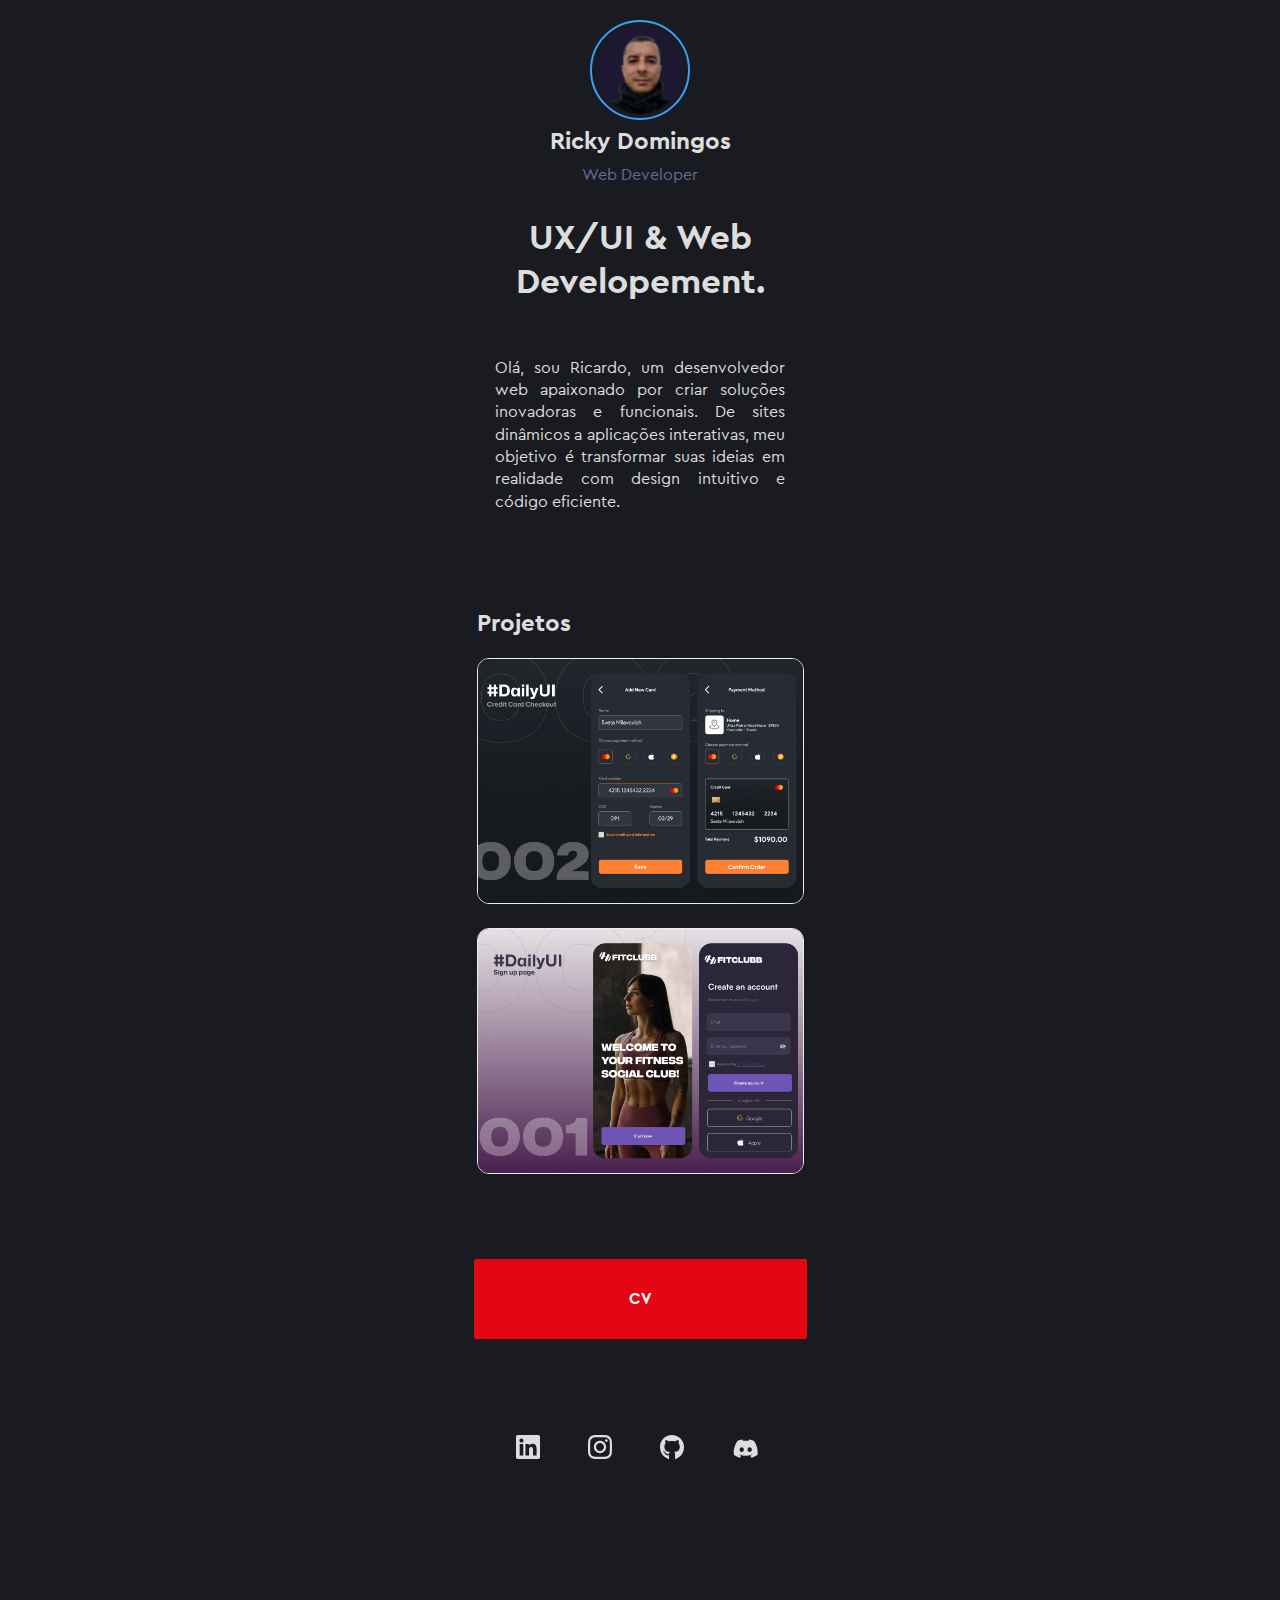
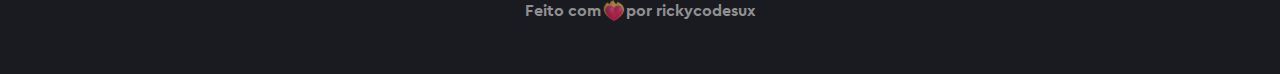
==== index.html @ c3104de4 "ptoject photos added" ====
<!DOCTYPE html>
<html lang="en">

<head>
  <meta charset="UTF-8" />
  <meta http-equiv="X-UA-Compatible" content="IE=edge" />
  <meta name="viewport" content="width=device-width, initial-scale=1.0, user-scalable=no" />


  <link rel="stylesheet" href="index.css" />
  <title>rickycodesux.io</title>
</head>

<body class="dark">

<!-- Conteudo da pagina -->
  <div class="container">
    <div class="profile">
      <img class="avatar" src="assets/profilephoto.svg" alt="github profile" />
      <h1 class="name-profile">Ricky Domingos</h1>
      <p class="role">Web Developer </p>
      <h1 class="role-title">
        UX/UI & Web
        Developement.</h1>
    </div>

    <section>
      <p>
        Olá, sou Ricardo, um desenvolvedor web apaixonado por criar soluções inovadoras e funcionais. De sites dinâmicos
        a aplicações interativas, meu objetivo é transformar suas ideias em realidade com design intuitivo e código
        eficiente.
      </p>
    </section>



    <div class="projects">
      <h2>Projetos</h2>
      <a href="#">
        <img width="327" src="assets/card075.png" alt="" srcset="">
      </a>
      <a href="#">
        <img width="327" src="assets/fit075.png" alt="" srcset="">
      </a>
    </div>

    <a class="link-cv" href="cv.html">
      <button class="btn-cv">CV</button>
    </a>

    <div class="social">
      <a href="https://www.linkedin.com/in/rickydomingos/">
        <img class="social-icons" src="assets/linkedin.svg" alt="">
      </a>
      <a href="https://www.instagram.com/"><img class="social-icons" src="assets/instagram.svg" alt="">
      </a>
      <a href="https://github.com/rickydomingos97"><img class="social-icons" src="assets/github.svg" alt=""></a>
      <a href="https://discordapp.com/users/ricardodomingos.ru"><img uclass="social-icons" src="assets/discord.svg"
          alt=""></a>
    </div>

    <footer>
      Feito com<span class="heart">
        <img class="heart" src="assets/heartpop.svg" alt="" srcset="">
        </span> por rickycodesux
    </footer>
    <script src="script.js"></script>
  </div>
</body>

</html>
---- index.css ----
/* Reset styles for a more consistent base */
@font-face {
  font-family: "Cera";
  src: local("Cera-Bold"), url("./fonts/Cera-Bold.woff2") format("woff2"),
    url("./fonts/Cera-Bold.woff") format("woff");
  font-weight: Bold;
  font-style: normal;
}

@font-face {
  font-family: "Cera";
  src: local("Cera-Regular"), url("./fonts/Cera-Regular.woff2") format("woff2"),
    url("./fonts/Cera-Regular.woff") format("woff");
  font-weight: normal;
  font-style: normal;
}

* {
  margin: 0;
  padding: 0;
  box-sizing: border-box;
}

html {
  --bg-colordark: #1e1f28;
  --bg-color: #edf2ff;
  --text-color: #0d0c22;
  --text-secondary: #7382ae;
  --bg-color-links: #39a0f9;
  --primary-color: #4263eb;
  --primary-color-dark: #364fc7;
  --bg-color-links-dark: #1e1f28;
  --primary-color-dark: #a61e4d;

  --bg-color-dark: #1a1b20;
  --btn-red: #e40613;
  --text-tuxa: #ececec;
}

/* Set body styles */
body {
  font-family: "Cera", sans-serif;
  color: #dddddd;
  background-color: var(--bg-color-dark);
}

/* Center container element */
.container {
  display: flex; /* Make container a flexbox */
  flex-direction: column; /* Stack elements vertically */
  align-items: center; /* Center elements horizontally */
  margin: 0 auto; /* Center container horizontally */
  max-width: 330px; /* Set a maximum width for responsiveness */
  padding: 20px; /* Add some padding for better spacing */
}

img.avatar {
  width: 100px;
  height: 100px;
  border-radius: 50%;
  padding: 3.7px;
  border: 2px solid var(--bg-color-links);
}

h1.name-profile {
  margin-top: 1.5px;
  margin-bottom: 8px;
  font-size: 1.5rem;
}

p.role {
  font-weight: 400;
  font-size: 1rem;
  opacity: 0.8;
  margin-bottom: 2rem;
  color: var(--text-secondary);
}

h1.role-title {
  font-size: 2.2rem;
  font-weight: 800;
  margin-bottom: 2rem;
}

section p {
  line-height: 1.4;
}

/* Style profile section */
.profile {
  text-align: center; /* Center profile text */
  margin-bottom: 20px; /* Add space after profile section */
}

/* Style section element */
section {
  text-align: justify; /* Justify text for better readability */
  margin-bottom: 3rem; /* Add space after section element */
}

a {
  text-decoration: none;
}

/* Style projects and social sections */
.projects,
.social {
  display: flex;
  justify-content: center; /* Center elements horizontally */
  margin-bottom: 80px; /* Add space after sections */
}

.projects {
  display: flex;
  flex-direction: column;
  gap: 1.2rem;
  margin-top: 3rem;
}

.projects img {
  border: 1px solid var(--text-tuxa);
  border-radius: 12px;
}

/* Buttom CV */
.btn-cv {
  display: flex;
  align-items: center;
  justify-content: center;
  border: none;

  width: 333px;
  height: 80px;
  border-radius: 2px;
  padding: 1rem 5rem;
  background: var(--btn-red);
  font-family: "Cera", sans-serif;
  font-weight: 900;
  font-size: 1rem;
  gap: 8px;
  text-align: center;
  text-decoration: none;
  color: #fff;
}

.btn-cv:hover {
  background: var(--bg-color-links);
  transition: 0.1s;
}

.btn-cv a {
  text-decoration: none;
}

/* SOCIAL MEDIA LINKS */

.social {
  display: flex;
  align-items: flex-start;
  gap: 48px;
  margin-top: 6rem;
}

/* Style social icons */

.social-icons {
  width: 24px;
  height: 24px;
}

/* Style footer */

footer {
  display: flex;
  align-items: center;
  justify-content: center;

  font-weight: Bold;
  line-height: 10px;
  spacing: 5px;
  font-size: 1rem;
  opacity: 0.6;

  margin-top: 1rem;
  text-align: center;
  padding: 2rem 0;

  .heart-logo {
    width: 16px;
    margin: 0 0.5rem;
  }

}

.heart {
  width: 22px;
  margin: 0 2px 0 1px;
}

/* Additional styling for responsiveness or specific elements can be added here */
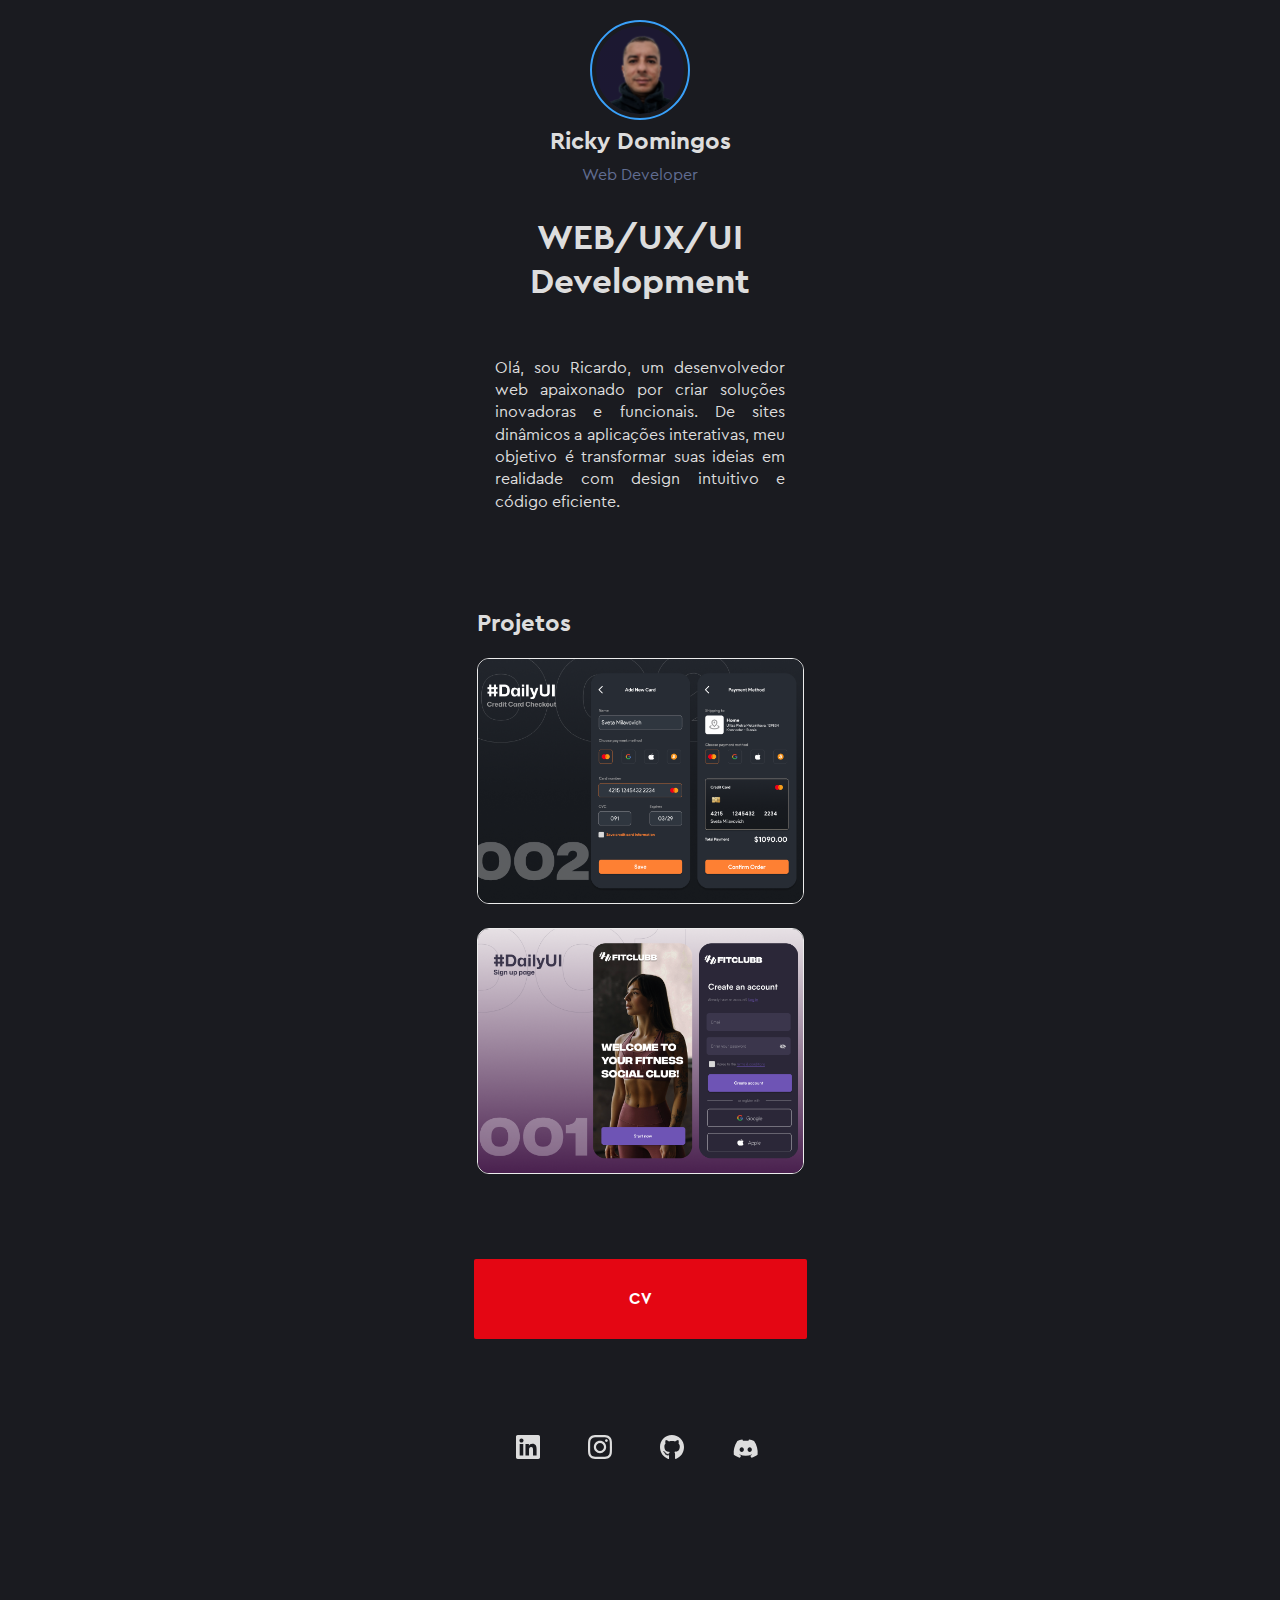
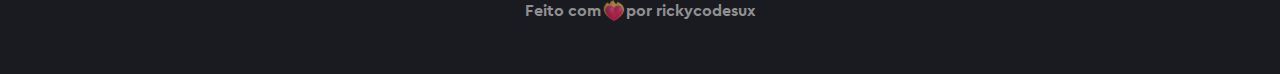
==== commit af60e685: "roel update" ====
--- a/index.html
+++ b/index.html
@@ -20,8 +20,8 @@
       <h1 class="name-profile">Ricky Domingos</h1>
       <p class="role">Web Developer </p>
       <h1 class="role-title">
-        UX/UI & Web
-        Developement.</h1>
+        WEB/UX/UI
+      Development</h1>
     </div>
 
     <section>
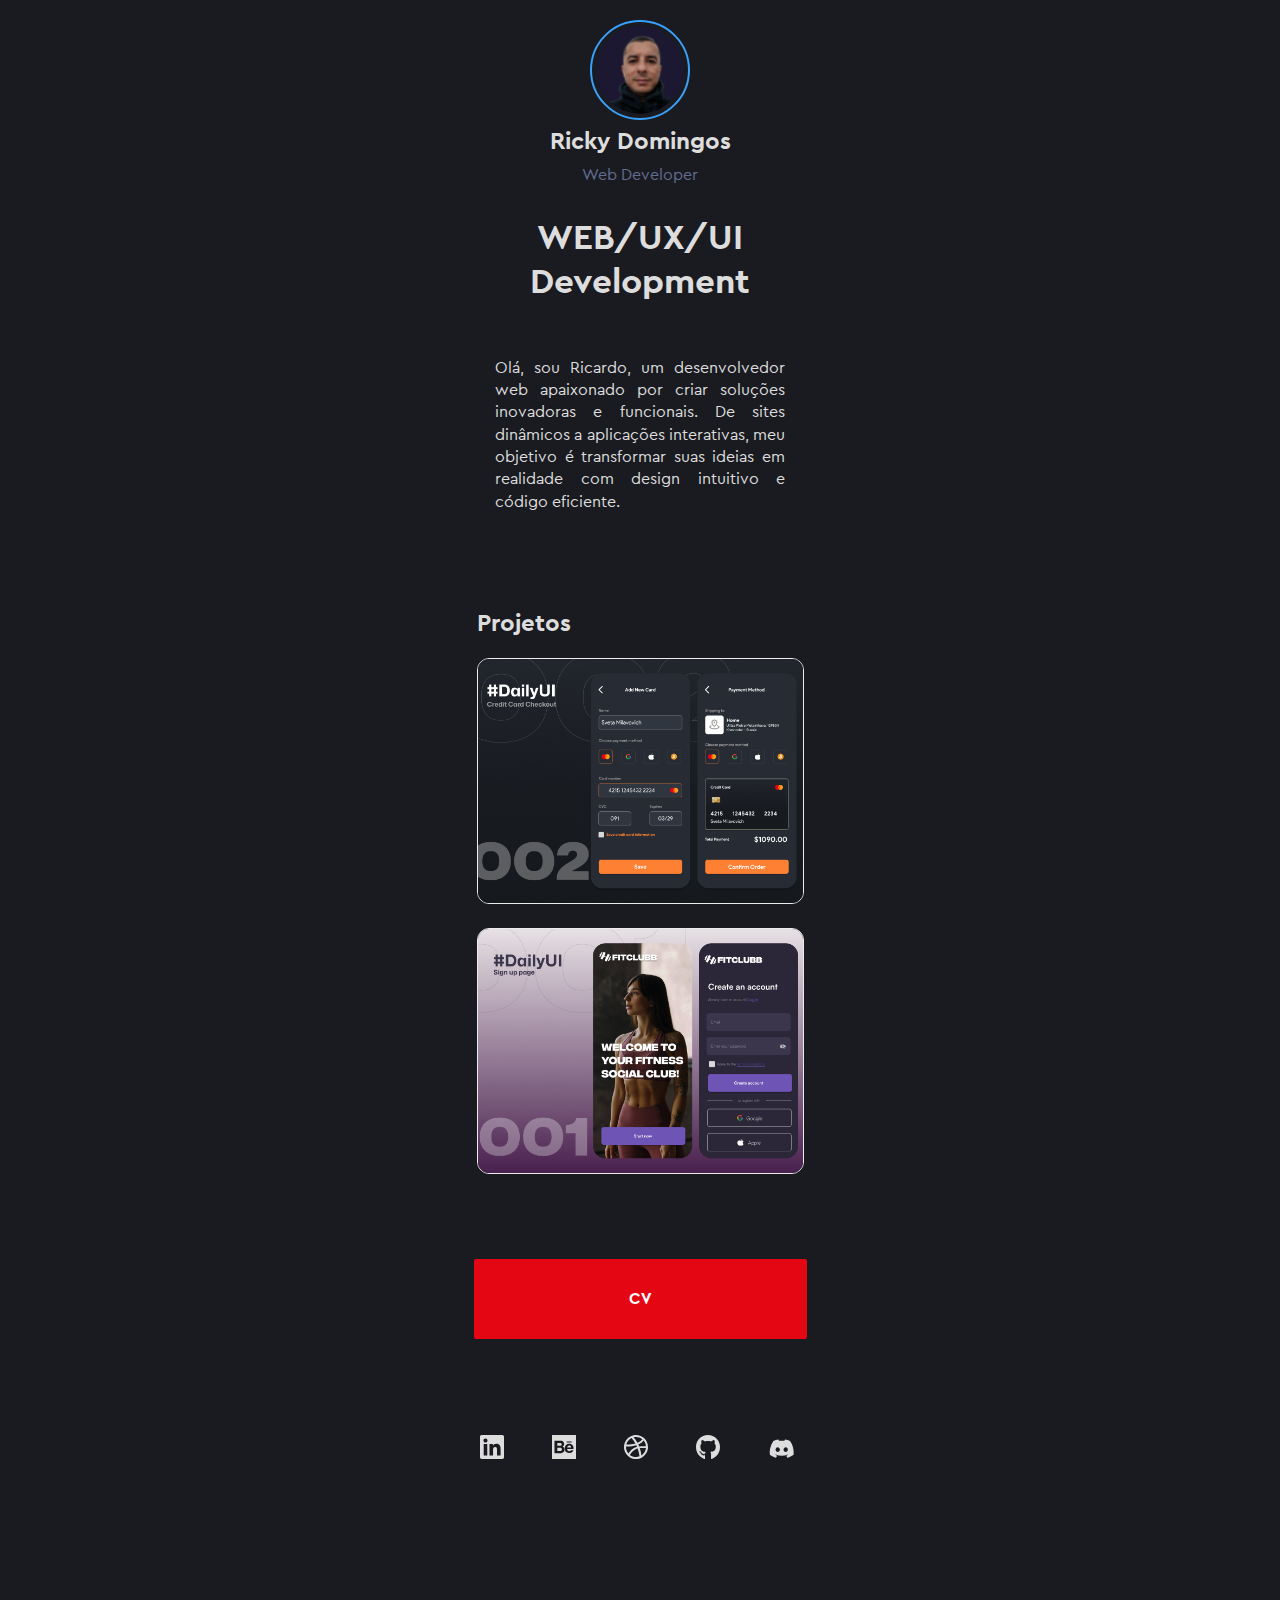
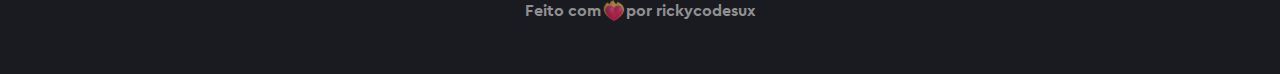
==== commit 6988bafc: "update projects photos" ====
--- a/index.html
+++ b/index.html
@@ -36,10 +36,11 @@
 
     <div class="projects">
       <h2>Projetos</h2>
-      <a href="#">
+      <a href="https://cdn.dribbble.com/userupload/16213349/file/original-b05057c061676454559e3c567b6174bd.png?resize=1600x1200" target="_blank">
         <img width="327" src="assets/card075.png" alt="" srcset="">
       </a>
-      <a href="#">
+      <a href="https://cdn.dribbble.com/userupload/16197614/file/original-705e9ec5cdd22335077cedd3e0ac09aa.png?resize=1600x1200" target="_blank"
+        rel="noreferrer noopener">
         <img width="327" src="assets/fit075.png" alt="" srcset="">
       </a>
     </div>
@@ -49,14 +50,21 @@
     </a>
 
     <div class="social">
-      <a href="https://www.linkedin.com/in/rickydomingos/">
-        <img class="social-icons" src="assets/linkedin.svg" alt="">
+      <a href="https://www.linkedin.com/in/rickydomingos/" target="_blank" rel="noreferrer noopener">
+        <img class="social-icons" src="assets/linkedin.svg" alt="linkedin logo">
       </a>
-      <a href="https://www.instagram.com/"><img class="social-icons" src="assets/instagram.svg" alt="">
+
+      <a href="https://www.behance.net/rickydomingosux/" target="_blank" rel="noreferrer noopener"><img class="social-icons" src="assets/behance.svg" alt="behance logo">
+        <a href="https://dribbble.com/rickydomingos/" target="_blank" rel="noreferrer noopener"><img class="social-icons" src="assets/dribbble.svg" alt="">
       </a>
-      <a href="https://github.com/rickydomingos97"><img class="social-icons" src="assets/github.svg" alt=""></a>
-      <a href="https://discordapp.com/users/ricardodomingos.ru"><img uclass="social-icons" src="assets/discord.svg"
-          alt=""></a>
+
+      <a href="https://github.com/rickydomingos97" target="_blank" rel="noreferrer noopener"><img class="social-icons" src="assets/github.svg" alt="github logo">
+      </a>
+
+      <a href="https://discordapp.com/users/ricardodomingos.ru" target="_blank" rel="noreferrer noopener"><img uclass="social-icons" src="assets/discord.svg"
+          alt="">
+      </a>
+
     </div>
 
     <footer>
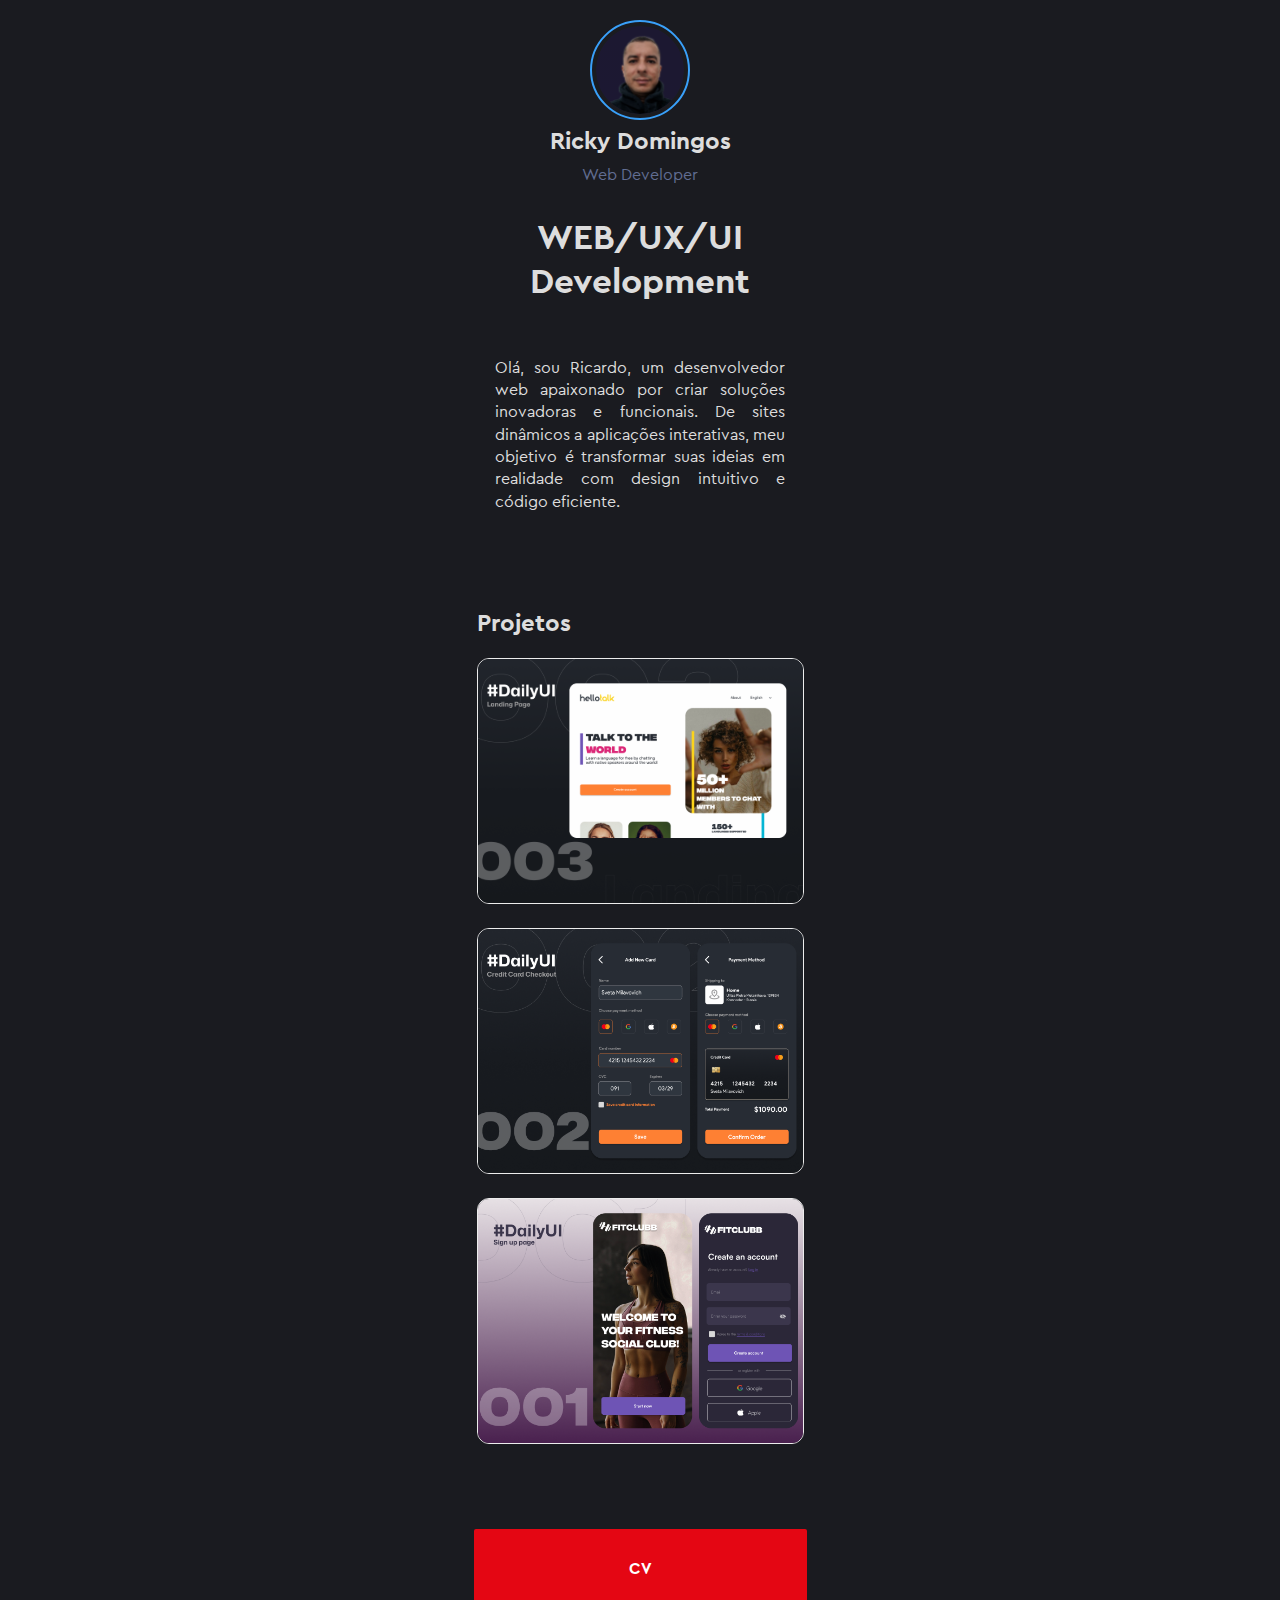
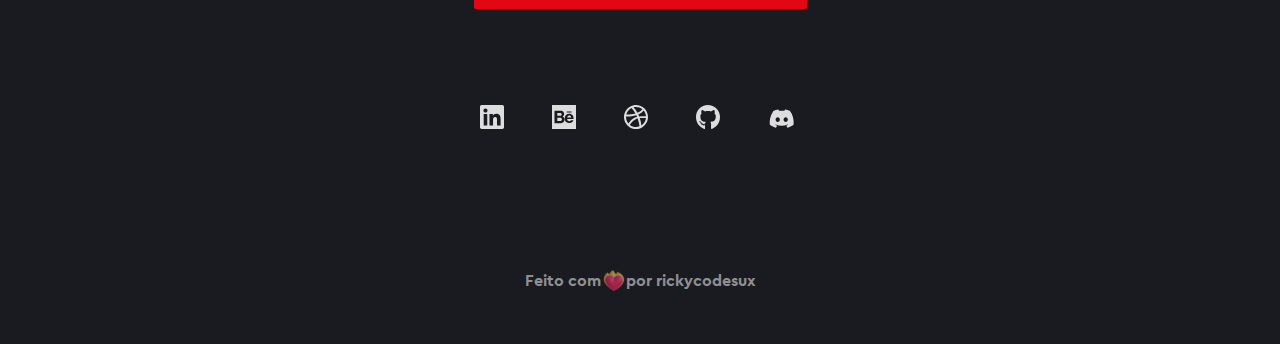
==== commit 7dda1a26: "003 card added" ====
--- a/index.html
+++ b/index.html
@@ -35,7 +35,12 @@
 
 
     <div class="projects">
+      
       <h2>Projetos</h2>
+      <a href="https://cdn.dribbble.com/userupload/16230087/file/original-fe1b2071751099613e86f56a285378e9.png?resize=1600x1138" target="_blank">
+        <img width="327" src="assets/card003.svg" alt="" srcset="">
+      </a>
+      
       <a href="https://cdn.dribbble.com/userupload/16213349/file/original-b05057c061676454559e3c567b6174bd.png?resize=1600x1200" target="_blank">
         <img width="327" src="assets/card075.png" alt="" srcset="">
       </a>
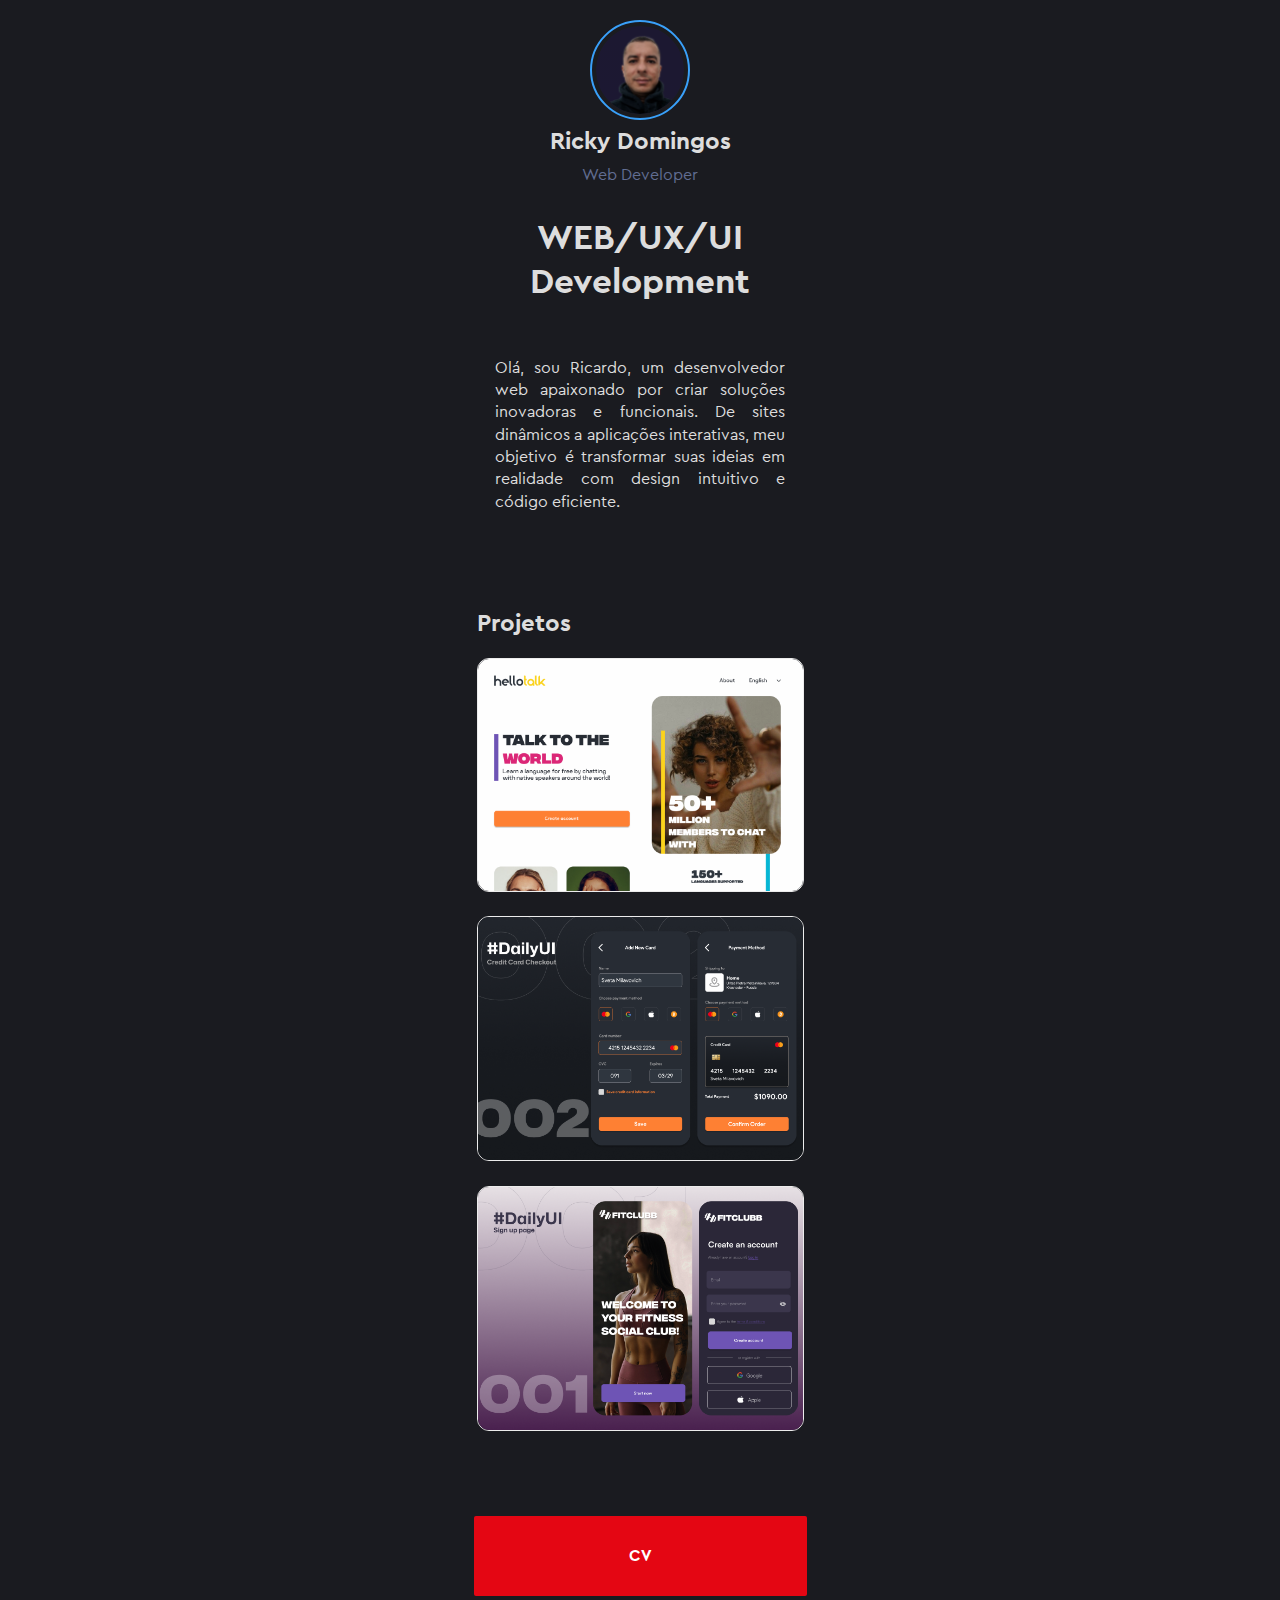
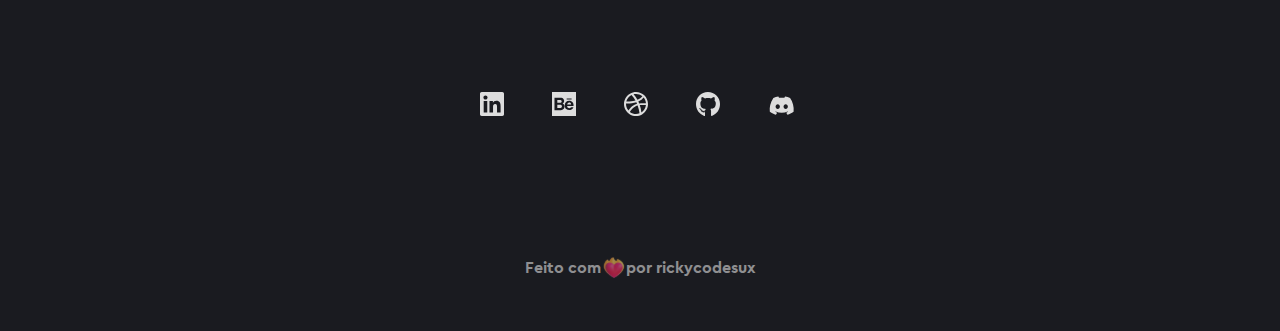
==== commit 0d0b8834: "hellotalk card added" ====
--- a/index.html
+++ b/index.html
@@ -38,7 +38,7 @@
       
       <h2>Projetos</h2>
       <a href="https://cdn.dribbble.com/userupload/16230087/file/original-fe1b2071751099613e86f56a285378e9.png?resize=1600x1138" target="_blank">
-        <img width="327" src="assets/card003.svg" alt="" srcset="">
+        <img width="327" src="assets/hellotalk.png" alt="" srcset="">
       </a>
       
       <a href="https://cdn.dribbble.com/userupload/16213349/file/original-b05057c061676454559e3c567b6174bd.png?resize=1600x1200" target="_blank">
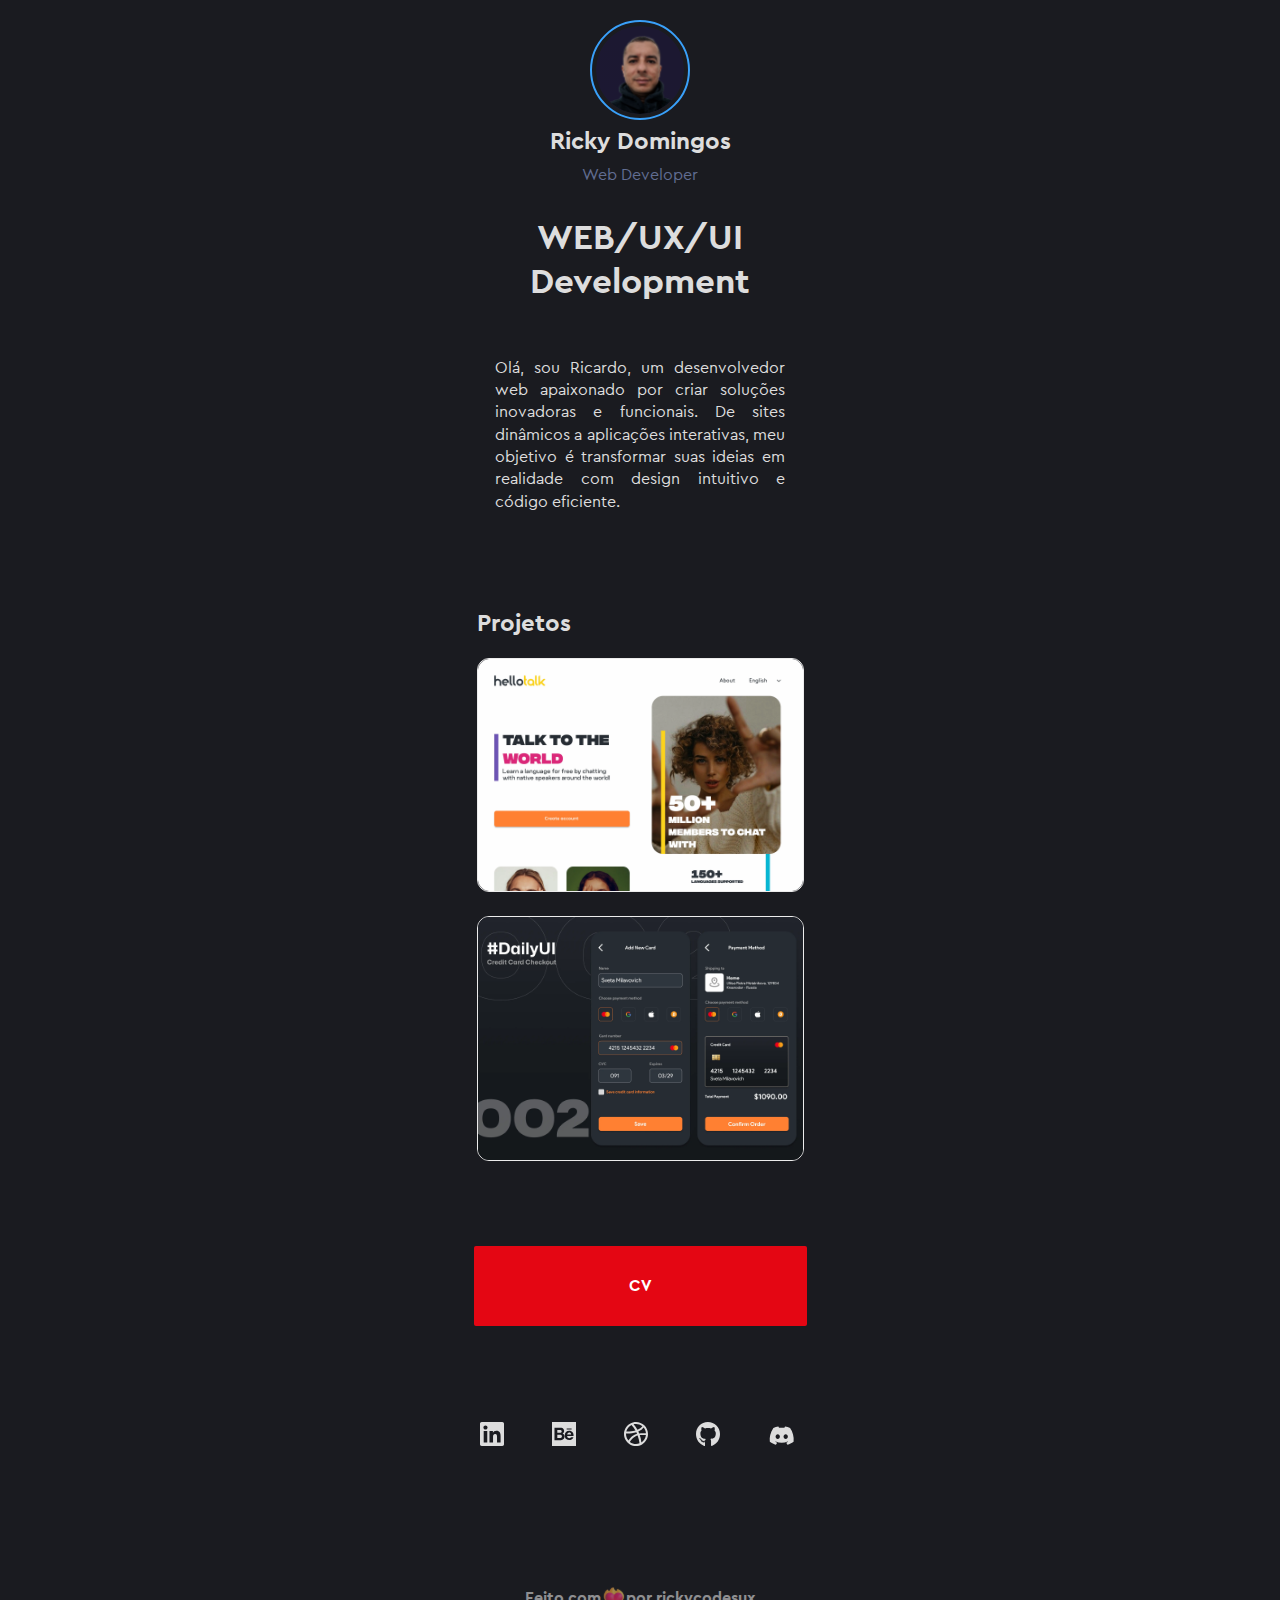
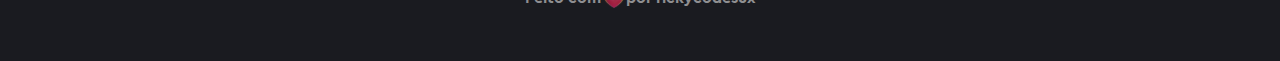
==== commit 75cc5b50: "new image format added to projects page" ====
--- a/index.html
+++ b/index.html
@@ -13,15 +13,15 @@
 
 <body class="dark">
 
-<!-- Conteudo da pagina -->
+  <!-- Conteudo da pagina -->
   <div class="container">
     <div class="profile">
       <img class="avatar" src="assets/profilephoto.svg" alt="github profile" />
       <h1 class="name-profile">Ricky Domingos</h1>
-      <p class="role">Web Developer </p>
+      <p class="role">Web Developer</p>
       <h1 class="role-title">
         WEB/UX/UI
-      Development</h1>
+        Development</h1>
     </div>
 
     <section>
@@ -35,18 +35,14 @@
 
 
     <div class="projects">
-      
       <h2>Projetos</h2>
-      <a href="https://cdn.dribbble.com/userupload/16230087/file/original-fe1b2071751099613e86f56a285378e9.png?resize=1600x1138" target="_blank">
-        <img width="327" src="assets/hellotalk.png" alt="" srcset="">
+      <a href="https://cdn.dribbble.com/userupload/16213349/file/original-b05057c061676454559e3c567b6174bd.png?resize=1600x1200"
+        target="_blank">
+        <img width="327" src="image/hellotalk.webp" alt="" srcset="">
       </a>
-      
-      <a href="https://cdn.dribbble.com/userupload/16213349/file/original-b05057c061676454559e3c567b6174bd.png?resize=1600x1200" target="_blank">
-        <img width="327" src="assets/card075.png" alt="" srcset="">
-      </a>
-      <a href="https://cdn.dribbble.com/userupload/16197614/file/original-705e9ec5cdd22335077cedd3e0ac09aa.png?resize=1600x1200" target="_blank"
-        rel="noreferrer noopener">
-        <img width="327" src="assets/fit075.png" alt="" srcset="">
+      <a href="https://cdn.dribbble.com/userupload/16197614/file/original-705e9ec5cdd22335077cedd3e0ac09aa.png?resize=1600x1200"
+        target="_blank" rel="noreferrer noopener">
+        <img width="327" src="image/creditcard.webp" alt="" srcset="">
       </a>
     </div>
 
@@ -59,23 +55,26 @@
         <img class="social-icons" src="assets/linkedin.svg" alt="linkedin logo">
       </a>
 
-      <a href="https://www.behance.net/rickydomingosux/" target="_blank" rel="noreferrer noopener"><img class="social-icons" src="assets/behance.svg" alt="behance logo">
-        <a href="https://dribbble.com/rickydomingos/" target="_blank" rel="noreferrer noopener"><img class="social-icons" src="assets/dribbble.svg" alt="">
-      </a>
+      <a href="https://www.behance.net/rickydomingosux/" target="_blank" rel="noreferrer noopener"><img
+          class="social-icons" src="assets/behance.svg" alt="behance logo">
+        <a href="https://dribbble.com/rickydomingos/" target="_blank" rel="noreferrer noopener"><img
+            class="social-icons" src="assets/dribbble.svg" alt="">
+        </a>
 
-      <a href="https://github.com/rickydomingos97" target="_blank" rel="noreferrer noopener"><img class="social-icons" src="assets/github.svg" alt="github logo">
-      </a>
+        <a href="https://github.com/rickydomingos97" target="_blank" rel="noreferrer noopener"><img class="social-icons"
+            src="assets/github.svg" alt="github logo">
+        </a>
 
-      <a href="https://discordapp.com/users/ricardodomingos.ru" target="_blank" rel="noreferrer noopener"><img uclass="social-icons" src="assets/discord.svg"
-          alt="">
-      </a>
+        <a href="https://discordapp.com/users/ricardodomingos.ru" target="_blank" rel="noreferrer noopener"><img
+            uclass="social-icons" src="assets/discord.svg" alt="">
+        </a>
 
     </div>
 
     <footer>
       Feito com<span class="heart">
         <img class="heart" src="assets/heartpop.svg" alt="" srcset="">
-        </span> por rickycodesux
+      </span> por rickycodesux
     </footer>
     <script src="script.js"></script>
   </div>
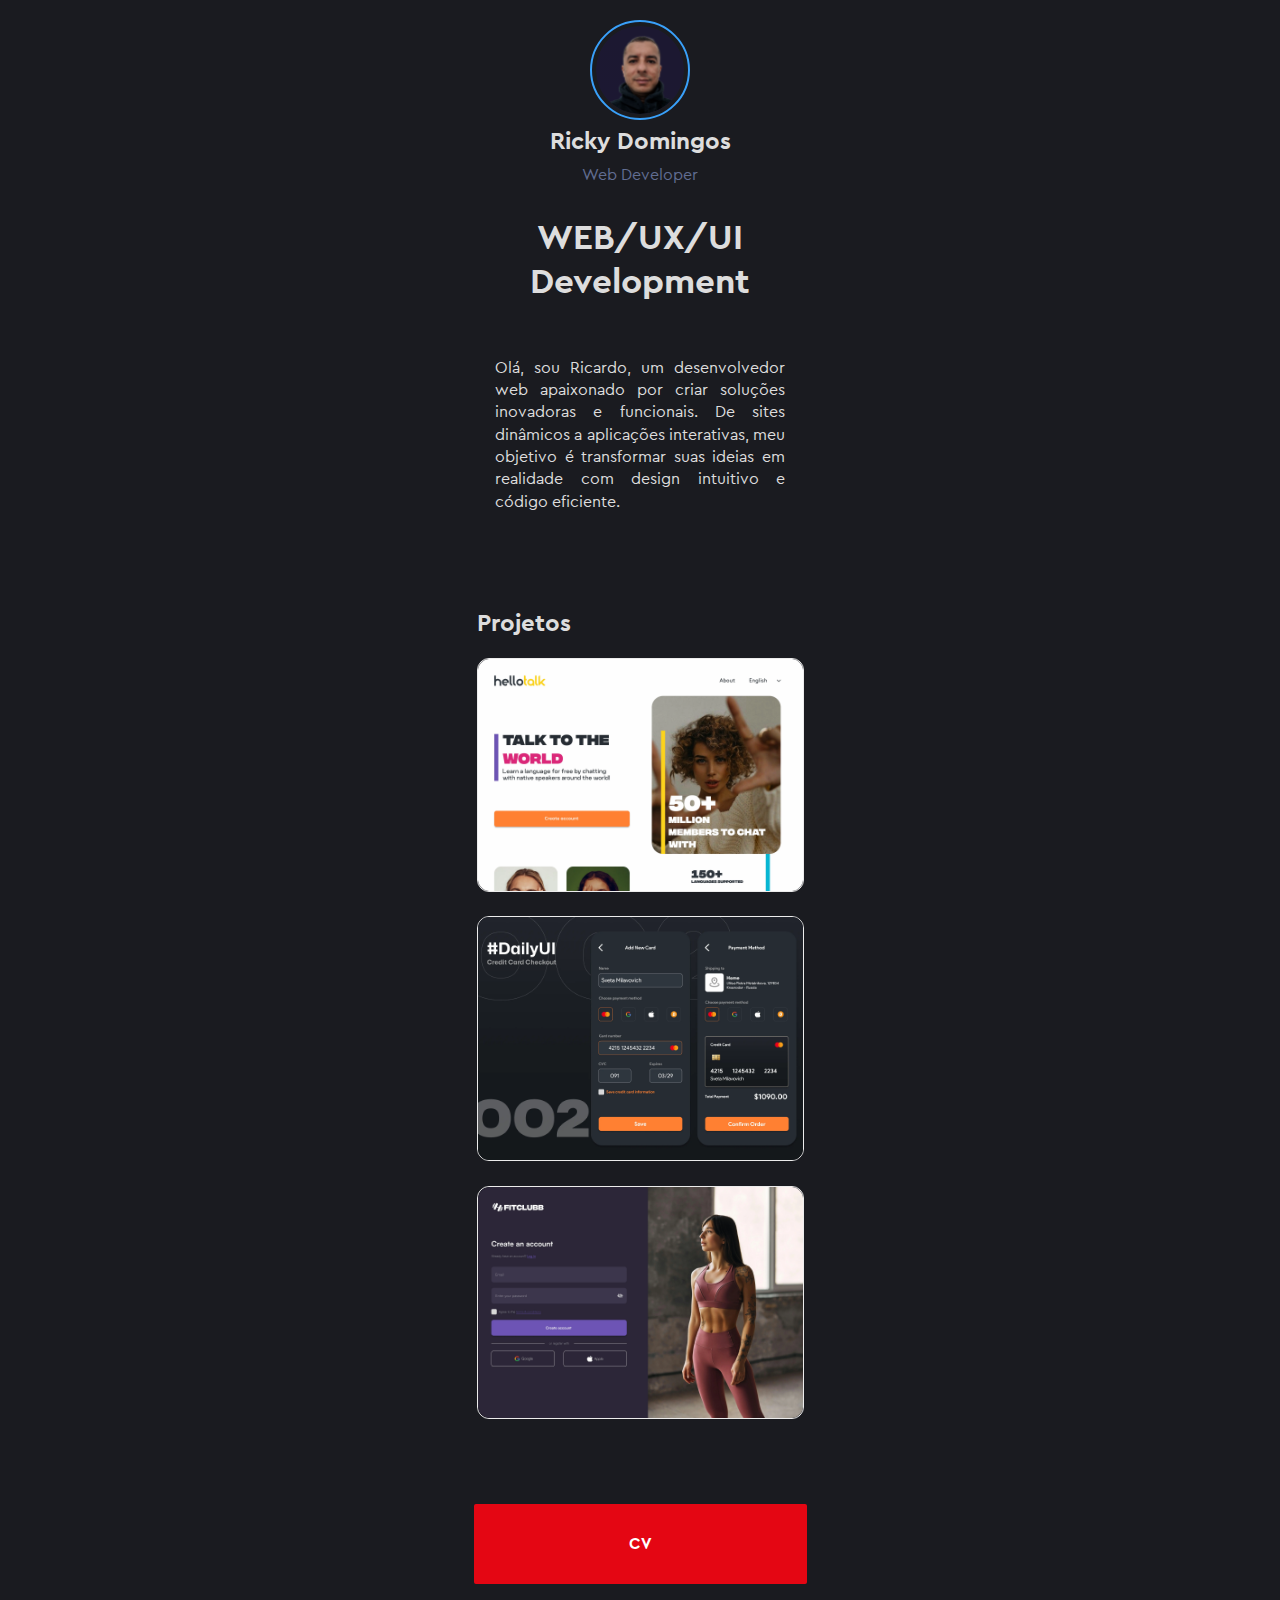
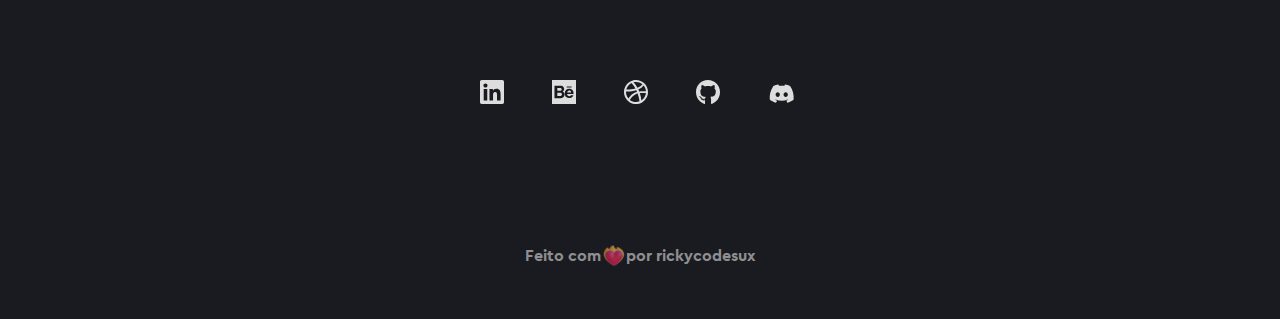
==== commit 5c245882: ""Updated project links and images in index.html"" ====
--- a/index.html
+++ b/index.html
@@ -36,14 +36,19 @@
 
     <div class="projects">
       <h2>Projetos</h2>
-      <a href="https://cdn.dribbble.com/userupload/16213349/file/original-b05057c061676454559e3c567b6174bd.png?resize=1600x1200"
+      <a href="https://cdn.dribbble.com/userupload/16230086/file/original-2467ee9f282c4fa0a09f8a354a43f40e.png?resize=752x"
         target="_blank">
         <img width="327" src="image/hellotalk.webp" alt="" srcset="">
       </a>
-      <a href="https://cdn.dribbble.com/userupload/16197614/file/original-705e9ec5cdd22335077cedd3e0ac09aa.png?resize=1600x1200"
+      <a href="https://cdn.dribbble.com/userupload/16213349/file/original-b05057c061676454559e3c567b6174bd.png?resize=752x"
         target="_blank" rel="noreferrer noopener">
         <img width="327" src="image/creditcard.webp" alt="" srcset="">
       </a>
+
+      <a href="https://cdn.dribbble.com/userupload/16197614/file/original-705e9ec5cdd22335077cedd3e0ac09aa.png?resize=1600x1200"
+      target="_blank" rel="noreferrer noopener">
+      <img width="327" src="image/fitclubb.webp" alt="" srcset="">
+    </a>
     </div>
 
     <a class="link-cv" href="cv.html">
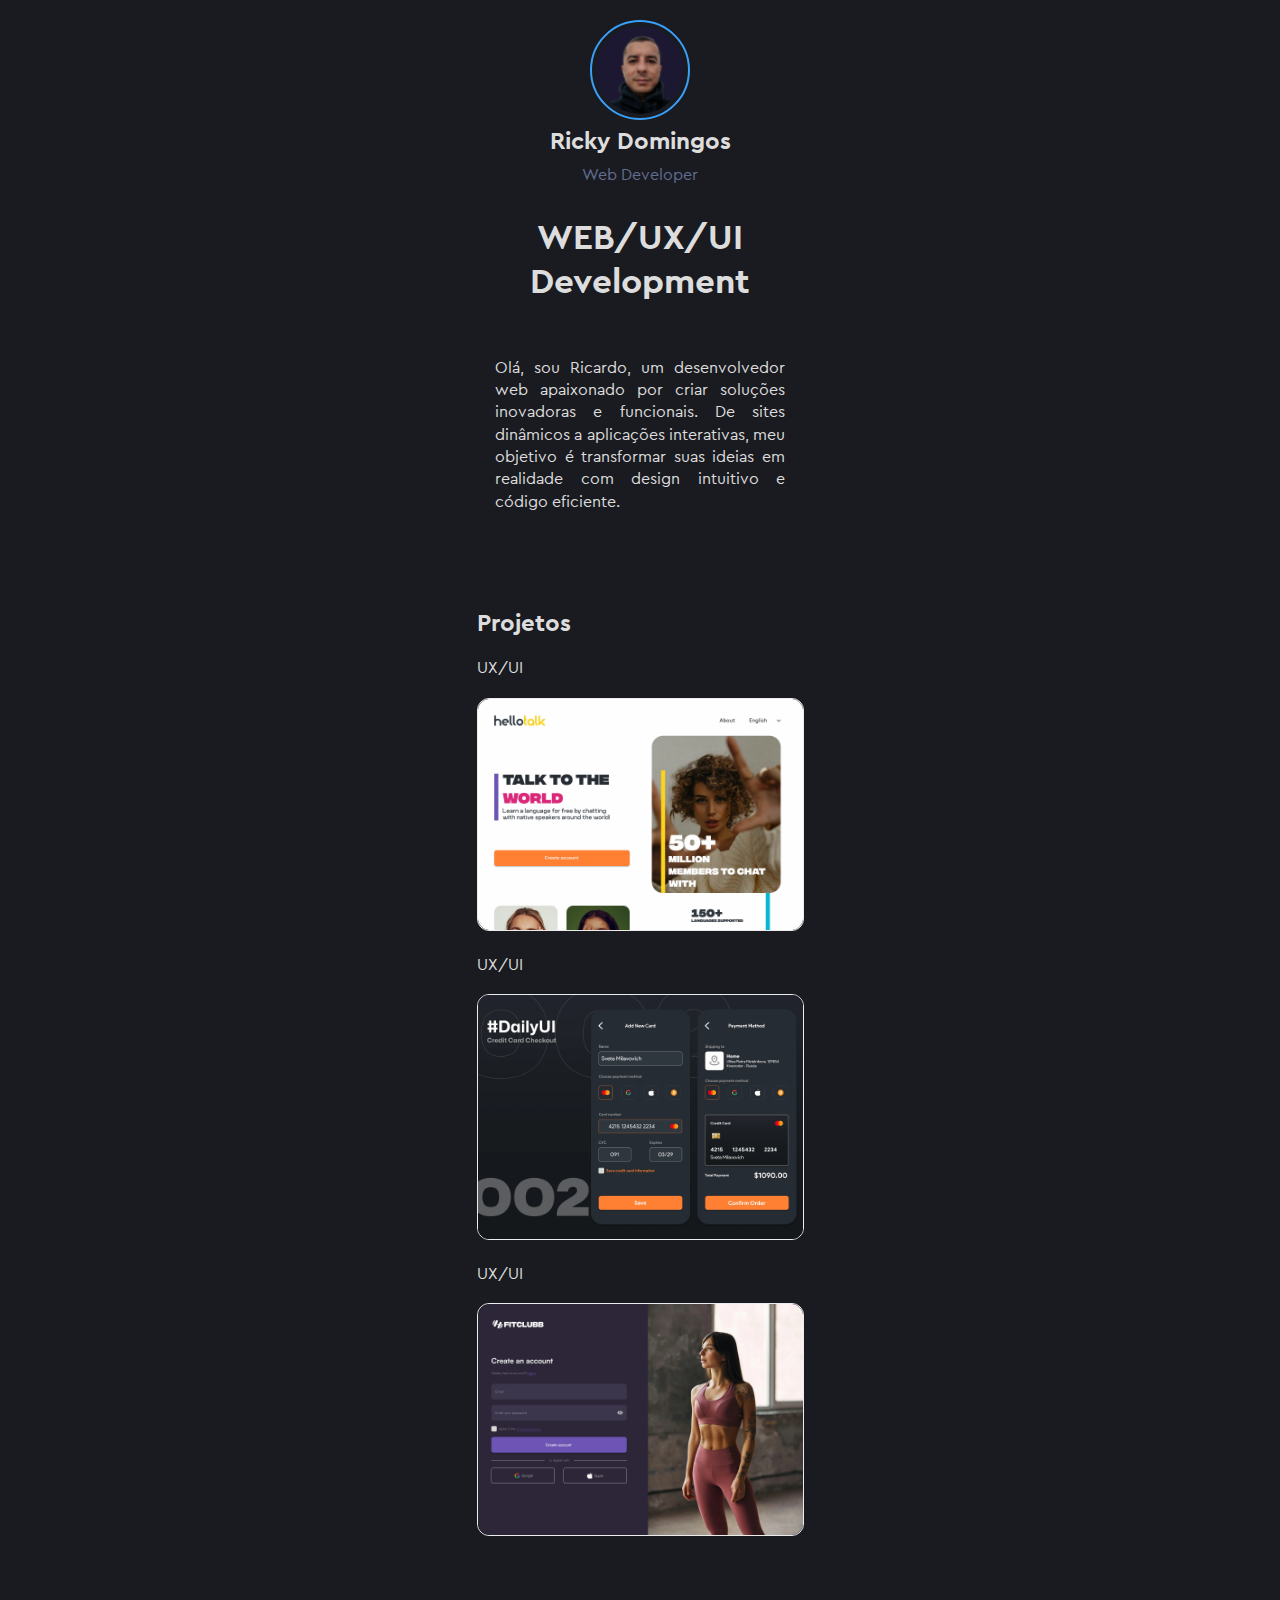
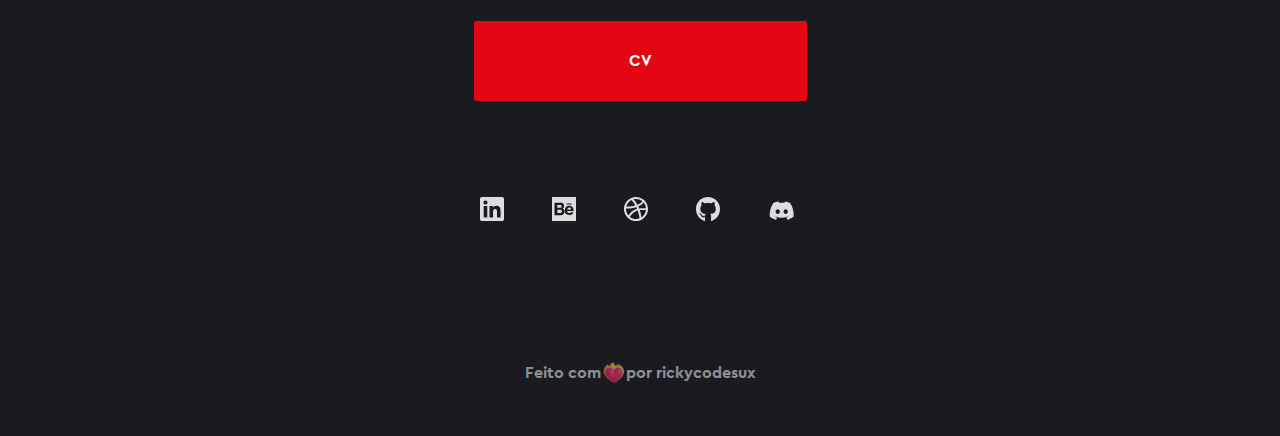
==== commit 56187670: "project tags added" ====
--- a/index.html
+++ b/index.html
@@ -36,15 +36,20 @@
 
     <div class="projects">
       <h2>Projetos</h2>
+
+      <span>UX/UI</span>
       <a href="https://cdn.dribbble.com/userupload/16230086/file/original-2467ee9f282c4fa0a09f8a354a43f40e.png?resize=752x"
         target="_blank">
         <img width="327" src="image/hellotalk.webp" alt="" srcset="">
       </a>
+
+      <span>UX/UI</span>
       <a href="https://cdn.dribbble.com/userupload/16213349/file/original-b05057c061676454559e3c567b6174bd.png?resize=752x"
         target="_blank" rel="noreferrer noopener">
         <img width="327" src="image/creditcard.webp" alt="" srcset="">
       </a>
-
+      
+      <span>UX/UI</span>
       <a href="https://cdn.dribbble.com/userupload/16197614/file/original-705e9ec5cdd22335077cedd3e0ac09aa.png?resize=1600x1200"
       target="_blank" rel="noreferrer noopener">
       <img width="327" src="image/fitclubb.webp" alt="" srcset="">
